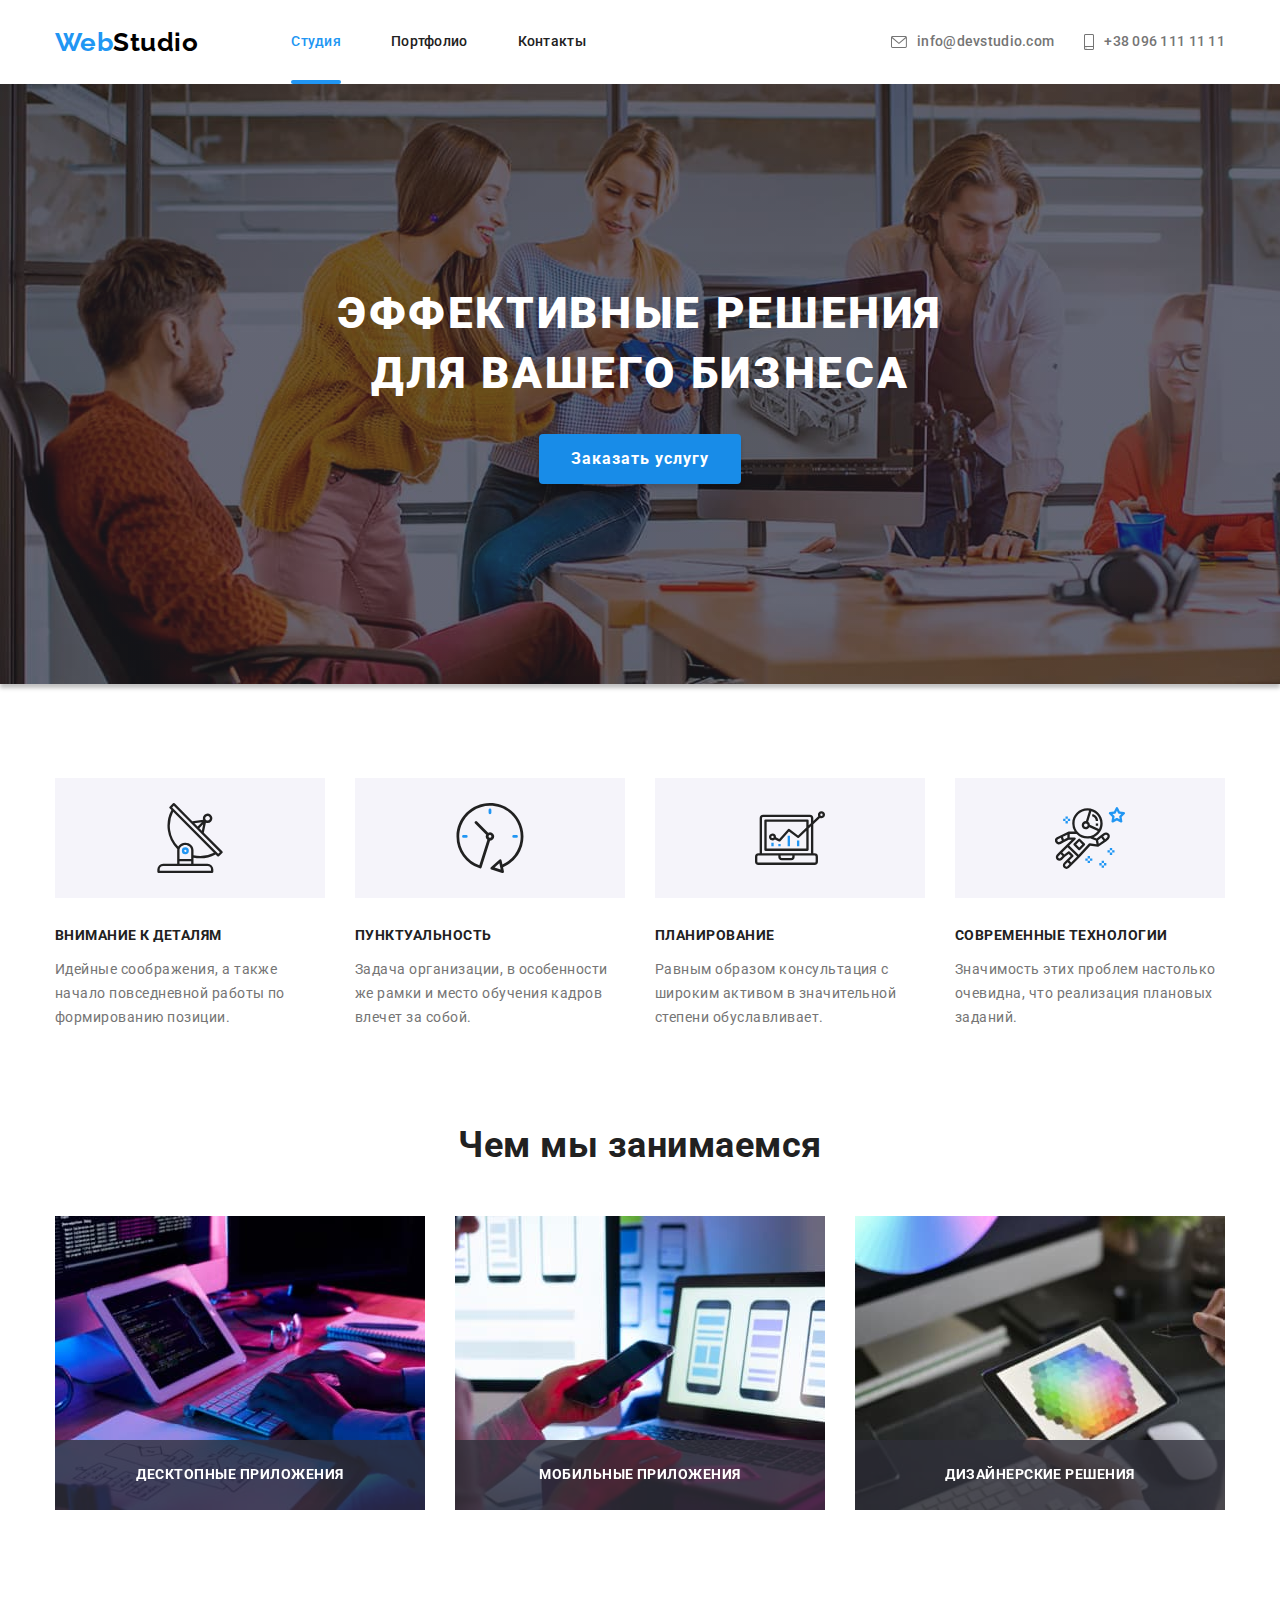
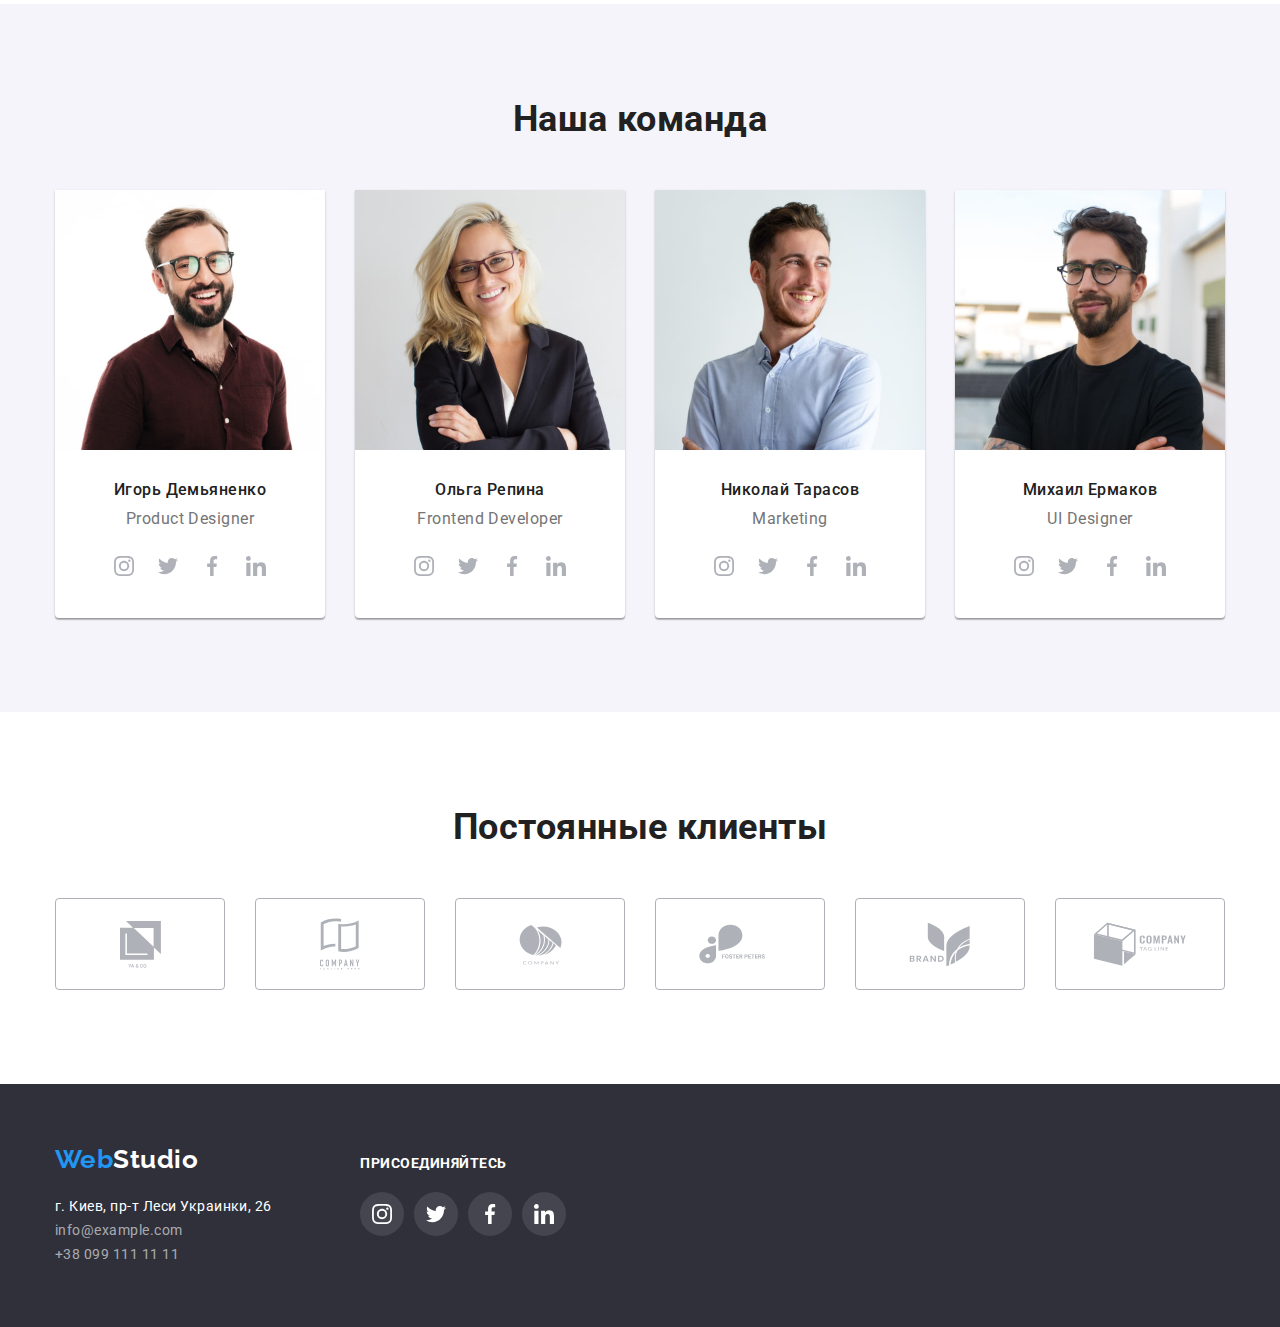
==== index.html @ 02f2d3ed "ДЗ-6 Разметка формы" ====
<!DOCTYPE html>
<html lang="ru">
  <head>
    <meta charset="UTF-8" />
    <meta http-equiv="X-UA-Compatible" content="IE=edge" />
    <meta name="viewport" content="width=device-width, initial-scale=1.0" />
    <title>Document</title>
    <link rel="preconnect" href="https://fonts.googleapis.com" />
    <link rel="preconnect" href="https://fonts.gstatic.com" crossorigin />
    <link
      href="https://fonts.googleapis.com/css2?family=Raleway:wght@700&family=Roboto:wght@400;500;700;900&display=swap"
      rel="stylesheet"
    />
    <link
      rel="stylesheet"
      href="https://cdnjs.cloudflare.com/ajax/libs/modern-normalize/1.1.0/modern-normalize.min.css"
    />
    <link rel="stylesheet" href="./css/styles.css" />
  </head>
  <body class="page">
    <!-- Шапка сайта-->
    <header class="page-header">
      <div class="container page-nav">
        <nav class="page-nav-logo">
          <a href="./index.html" class="logo"
            ><span class="logo-web">Web</span><span class="logo-studio">Studio</span></a
          >
          <ul class="site-nav">
            <li class="item"><a href="./index.html" class="link current">Студия</a></li>
            <li class="item"><a href="./portfolio.html" class="link">Портфолио</a></li>
            <li class="item"><a href="" class="link">Контакты</a></li>
          </ul>
        </nav>
        <ul class="contacts-nav">
          <li class="item">
            <a href="mailto:info@devstudio.com" class="link"><span class="item-logo"><svg width="16" height="20">
              <use href="./images/icons.svg#icon-envelope"></use>
            </svg></span>info@devstudio.com</a>
          </li>
          <li class="item"><a href="tel:+380961111111" class="link"><span class="item-logo"><svg width="10" height="16">
            <use href="./images/icons.svg#icon-smartphone"></use>
          </svg></span>+38 096 111 11 11</a></li>
        </ul>
      </div>
    </header>

    <main>
      <!-- Герой -->
      <section class="hero">
        <div class="container">
          <h1 class="hero-title">Эффективные решения для вашего бизнеса</h1>
          <div class="hero-btn">
            <button data-modal-open type="button" class="button">Заказать услугу</button>
          </div>
        </div>


        <div class="backdrop is-hidden" data-modal>
          <div class="modal">
            <form class="form js-speaker-form">
              <div class="main-group">
                <h2 class="form-title">Оставьте свои данные, мы вам перезвоним</h2>
                <div class="form-group">
                  <label for="name">Имя</label>
                <input type="text" name="name" id="name">
                </div>
        
                <div class="form-group">
                  <label for="tel">Телефон</label>
                <input type="tel" name="tel" id="tel">
                </div>
        
                <div class="form-group">
                  <label for="mail">Почта</label>
                <input type="email" name="mail" id="mail">
                </div>
        
                <div class="form-group">
                  <label for="comment">Комментарий</label>
                <textarea name="comment" id="comment" rows="10" placeholder="Введите текст"></textarea>
                </div>
        
                <div class="form-privacy">
                  <input type="checkbox" name="privacy" value="privacy" id="privacy">
                <label for="privacy">Соглашаюсь с рассылкой и принимаю Условия договора</label>
                </div>
              </div>
              <div class="form-button">
                <button class="form-btn" type="submit">Отправить</button>
              </div>
            </form>
        
            <img data-modal-close class="icon-close" src="./images/close.svg" alt="закрыть">
          </div>
        </div>
  
      </section>

    
      <!-- Преймущетсва -->
      <section class="section-work">
        <h2 class="section-features">Преймущетсва</h2>
        <div class="container">
          <ul class="section-list">
            <li class="item">
              <div class="group">
                <svg width="70" height="70">
                  <use href="./images/icons.svg#icon-antenna1"></use>
                </svg>
              </div>
              <h2 class="title">Внимание к деталям</h2>
              <p class="text">
                Идейные соображения, а также начало повседневной работы по формированию позиции.
              </p>
            </li>
            <li class="item">
              <div class="group">
                <svg width="70" height="70">
                  <use href="./images/icons.svg#icon-clock"></use>
                </svg>
              </div>
              <h2 class="title">Пунктуальность</h2>
              <p class="text">
                Задача организации, в особенности же рамки и место обучения кадров влечет за собой.
              </p>
            </li>
            <li class="item">
              <div class="group">
                <svg width="70" height="70">
                  <use href="./images/icons.svg#icon-diagram"></use>
                </svg>
              </div>
              <h2 class="title">Планирование</h2>
              <p class="text">
                Равным образом консультация с широким активом в значительной степени обуславливает.
              </p>
            </li>
            <li class="item">
              <div class="group">
                <svg width="70" height="70">
                  <use href="./images/icons.svg#icon-astronaut"></use>
                </svg>
              </div>
              <h2 class="title">Современные технологии</h2>
              <p class="text">
                Значимость этих проблем настолько очевидна, что реализация плановых заданий.
              </p>
            </li>
          </ul>
        </div>
      </section>

      <!-- Описание -->
      <section class="section-features">
        <div class="container">
          <h2 class="section-title">Чем мы занимаемся</h2>
          <ul class="list">
            <li class="item">
              <img src="./images/box1.jpg" alt="компьютер" width="370" height="294" />
              <div class="description">
                <p>Десктопные приложения</p>
              </div>
            </li>
            <li class="item">
              <img src="./images/box2.jpg" alt="телефон" width="370" height="294" />
              <div class="description">
                <p>Мобильные приложения</p>
              </div>
            </li>
            <li class="item">
              <img src="./images/box3.jpg" alt="планшет" width="370" height="294" />
              <div class="description">
                <p>Дизайнерские решения</p>
              </div>
            </li>
          </ul>
        </div>
      </section>

      <!-- Команда -->
      <section class="section-team">
        <div class="container">
          <h2 class="section-title">Наша команда</h2>
          <ul class="list">
            <li class="item">
              <img
                src="./images/igordemianenko.jpg"
                alt="фотография сотрудника"
                width="270"
                height="260"
              />
              <div class="box">
                <h3 class="title">Игорь Демьяненко</h3>
              <p class="text">Product Designer</p>
              <ul class="group">
                <li>  
                    <a href=""><svg width="20" height="20">
                      <use href="./images/icons.svg#icon-instagram"></use>
                    </svg></a> 
                </li>
                <li>
                    <a href=""><svg width="20" height="20">
                      <use href="./images/icons.svg#icon-twitter"></use>
                    </svg></a>    
                </li>
                <li>    
                  <a href=""><svg width="20" height="20">
                    <use href="./images/icons.svg#icon-facebook"></use>
                  </svg></a>
                </li>
                <li>
                  <a href=""><svg width="20" height="20">
                    <use href="./images/icons.svg#icon-linkedin"></use>
                  </svg></a>
                </li>
                </ul>
              </div>
            </li>
            <li class="item">
              <img
                src="./images/olgarepina.jpg"
                alt="фотография сотрудника"
                width="270"
                height="260"
              />
              <div class="box">
                <h3 class="title">Ольга Репина</h3>
              <p class="text">Frontend Developer</p>
              <ul class="group">
                <li>                  
                    <a href=""><svg width="20" height="20">
                      <use href="./images/icons.svg#icon-instagram"></use>
                    </svg></a>                 
                </li>
                <li>                 
                    <a href=""><svg width="20" height="20">
                      <use href="./images/icons.svg#icon-twitter"></use>
                    </svg></a>                 
                </li>
                <li>
                  <a href=""><svg width="20" height="20">
                    <use href="./images/icons.svg#icon-facebook"></use>
                  </svg></a>
                </li>
                <li>
                  <a href=""><svg width="20" height="20">
                    <use href="./images/icons.svg#icon-linkedin"></use>
                  </svg></a>
                </li>
              </ul>
              </div>
            </li>
            <li class="item">
              <img
                src="./images/nikolaitarasov.jpg"
                alt="фотография сотрудника"
                width="270"
                height="260"
              />
              <div class="box">
                <h3 class="title">Николай Тарасов</h3>
              <p class="text">Marketing</p>
              <ul class="group">
                <li>                 
                    <a href=""><svg width="20" height="20">
                      <use href="./images/icons.svg#icon-instagram"></use>
                    </svg></a>                 
                </li>
                <li>                 
                    <a href=""><svg width="20" height="20">
                      <use href="./images/icons.svg#icon-twitter"></use>
                    </svg></a>                 
                </li>
                <li>
                  <a href=""><svg width="20" height="20">
                    <use href="./images/icons.svg#icon-facebook"></use>
                  </svg></a>
                </li>
                <li>
                  <a href=""><svg width="20" height="20">
                    <use href="./images/icons.svg#icon-linkedin"></use>
                  </svg></a>
                </li>
              </ul>
              </div>
            </li>
            <li class="item">
              <img
                src="./images/mihailermakov.jpg"
                alt="фотография сотрудника"
                width="270"
                height="260"
              />
              <div class="box">
                <h3 class="title">Михаил Ермаков</h3>
              <p class="text">UI Designer</p>
              <ul class="group">
                <li>                 
                    <a href=""><svg width="20" height="20">
                      <use href="./images/icons.svg#icon-instagram"></use>
                    </svg></a>                 
                </li>
                <li>                 
                    <a href=""><svg width="20" height="20">
                      <use href="./images/icons.svg#icon-twitter"></use>
                    </svg></a> 
                </li>
                <li>
                  <a href=""><svg width="20" height="20">
                    <use href="./images/icons.svg#icon-facebook"></use>
                  </svg></a>
                </li>
                <li>
                  <a href=""><svg width="20" height="20">
                    <use href="./images/icons.svg#icon-linkedin"></use>
                  </svg></a>
                </li>
              </ul>
              </div>
            </li>
          </ul>
        </div>
      </section>
    </main>
      <!-- Клиенты -->
      <section class="section-clients">
  <div class="container">
    <h2 class="section-title">Постоянные клиенты</h2>
  <ul class="list">
    <li class="items">
      <a href=""><svg width="41" height="47">
        <use href="./images/icons.svg#icon-logo1">
        </use>
      </svg></a>
    </li>
    <li class="items">
      <a href=""><svg width="40" height="52">
        <use href="./images/icons.svg#icon-logo2">
        </use>
      </svg></a>
    </li>
    <li class="items">
      <a href=""><svg width="43" height="41">
        <use href="./images/icons.svg#icon-logo3">
        </use>
      </svg></a>
    </li>
    <li class="items">
      <a href=""><svg width="84" height="40">
        <use href="./images/icons.svg#icon-logo4">
        </use>
      </svg></a>
  </li>
    <li class="items">
      <a href=""><svg width="62" height="45">
        <use href="./images/icons.svg#icon-logo5">
        </use>
      </svg></a>
    </li>
    <li class="items">
      <a href=""><svg width="94" height="44">
        <use href="./images/icons.svg#icon-logo6">
        </use>
      </svg></a>
    </li>
  </ul>
  </div>
      </section>

    <!-- Подвал -->
    <footer class="footer">
      <div class="container">
        <div class="footer-info">
          <a href="./index.html" class="logo"
          ><span class="logo-web">Web</span><span class="logo-studio-footer">Studio</span></a
        >
        <address>
          <ul>
            <li>
              <a href="https://goo.gl/maps/iaYQJFzAQQtQS2JW9" class="link"
                >г. Киев, пр-т Леси Украинки, 26</a
              >
            </li>
            <li><a href="mailto:info@example.com" class="link contacts">info@example.com</a></li>
            <li><a href="tel:+380991111111" class="link contacts tel">+38 099 111 11 11</a></li>
          </ul>
        </address>
        </div>
        <div class="footer-connect">
          <h3 class="footer-connect-title">присоединяйтесь</h3>
          <ul class="footer-connect-list">
            <li class="item">
              <a href=""><svg width="20" height="20">
                <use href="./images/icons.svg#icon-instagramfooter"></use>
              </svg></a>
            </li>
            <li class="item">
              <a href=""><svg width="20" height="20">
                <use href="./images/icons.svg#icon-twitterfooter"></use>
              </svg></a>
            </li>
            <li class="item">
              <a href=""><svg width="20" height="20">
                <use href="./images/icons.svg#icon-facebookfooter"></use>
              </svg></a>
            </li>
            <li class="item">
              <a href=""><svg width="20" height="20">
                <use href="./images/icons.svg#icon-linkedinfooter"></use>
              </svg></a>
            </li>
          </ul>
        </div>
      </div>
    </footer>




  



    
    <script src="./js/modal.js"></script>
    <script>(() => {
      document.querySelector('.js-speaker-form').addEventListener('submit', e => {
        e.preventDefault();
    
        new FormData(e.currentTarget).forEach((value, name) =>
          console.log(`${name}: ${value}`),
        );
        e.currentTarget.reset();
      });
    })();</script>
  </body>
</html>
---- css/styles.css ----
/* основной цвет фона #FFFFFF */
/* цвет фона героя и футера #2F303A */
/* цвет фона команды #F5F4FA */
/* основной цвет текста #757575  */
/* доп цвет текста #212121 */
/* цвет для ховера #2196F3 */
/* цвет текста в футере для контактов rgba(255, 255, 255, 0.6);
 */


:root {
--primary-text-color: #212121;
--title-text-color: #757575;
--accent-color: #2196F3;
--secondary-text-color: #FFF;
--third-text-color: #000;
--primary-bg-color: #FFF;
--secondary-bg-color: #2F303A;
--third-bg-color: #F5F4FA;
--button-bg-color: #188CE8;
}

ul {
    padding: 0;
    margin: 0;
    list-style: none;
}

img {
    display: block;
    width: 100%;
    height: auto;
}

 .page {
     
     background-color: var(--primary-bg-color);
     color: var(--title-text-color);
     font-family: Roboto, sans-serif;
     letter-spacing: 0.03em;
 }

/* навигация сайта */

 .container {
     width: 1200px;
     padding-left: 15px;
     padding-right: 15px; 
     margin-left: auto;
     margin-right: auto;

 }
 
 .page-nav-logo {
    display: flex;
    align-items: center;
   
}

.page-nav {
    display: flex;
    align-items: center;

}

  .logo {
    margin-right: 93px; 
    

    font-family: Raleway, cursive;
    font-weight: 700;
    font-size: 26px;
    line-height: 1.19;
    text-decoration: none;
 }

 .logo-web {
     
     color: var(--accent-color);
 }
 .logo-studio {
     color: var(--third-text-color);
 }

.site-nav {
    display: flex; 
}

.site-nav .item + .item {
    margin-left: 50px;
}
 
.site-nav .link {
    display: block;
    padding-top: 32px;
    padding-bottom: 32px;
    
    color: var(--primary-text-color);
    font-weight: 500;
    font-size: 14px;
    line-height: 1.14;
    letter-spacing: 0.02em;
    text-decoration: none;


    transition: color 250ms cubic-bezier(0.4, 0, 0.2, 1);
}
.site-nav .link:hover,
.site-nav .link:focus {
    color: var(--accent-color);
   
}
.site-nav .link.current {
    color: var(--accent-color);
    position: relative;

}
.site-nav .link.current::after {
    content: '';
    width: 100%;
    height: 4px;
    background-color: var(--accent-color);
    border-radius: 2px;
    position: absolute;
    bottom: -2px;
    left: 0;
    
}

.site-nav .link.current-second {
    color: var(--accent-color);
    position: relative;
}

.site-nav .link.current-second::after {
    content: '';
    width: 100%;
    height: 4px;
    background-color: var(--accent-color);
    border-radius: 2px;
    position: absolute;
    bottom: -2px;
    left: 0;
}
.contacts-nav {
    display: flex;
    margin-left: auto;
    align-items: center;

}
.contacts-nav .item + .item {
    margin-left: 30px;
}
.contacts-nav .link {
    display: flex;
    align-items: center;
    padding-bottom: 32px;
    padding-top: 32px;
    
    color: var(--title-text-color);
    font-weight: 500;
    font-size: 14px;
    line-height: 1.14;
    letter-spacing: 0.02em;
    text-decoration: none;


    transition: color 250ms cubic-bezier(0.4, 0, 0.2, 1);
}
.contacts-nav .link:hover,
.contacts-nav .link:focus {
    color: var(--accent-color); 
}

.contacts-nav .link:hover .item-logo {
    fill: var(--accent-color);
}
.contacts-nav .link:focus .item-logo {
    fill: var(--accent-color);
}


.contacts-nav .item-logo {
    display: flex;
    align-items: center;
    margin-right: 10px;
    fill: var(--title-text-color);

    transition: fill 250ms cubic-bezier(0.4, 0, 0.2, 1);
}



/* герой */


.hero {

    padding-bottom: 200px;
    padding-top: 200px;
    /* text-align: center; */
    max-width: 1600px;
    height: 600px;
    margin-left: auto;
    margin-right: auto;
    background-image: linear-gradient(to top, rgba(47, 48, 58, 0.4), rgba(47, 48, 58, 0.4)), url('..//images/hero.jpg');
    box-shadow: 0px 4px 4px rgba(0, 0, 0, 0.25);
    

    background-color: var(--secondary-bg-color);
   
}


.hero-title {
    margin: 0 auto 30px;
    width: 696px;
    text-align: center;
    
   
   
    
    color: var(--secondary-text-color);
    font-weight: 900;
    font-size: 44px;
    line-height: 1.36;
    letter-spacing: 0.06em;
    text-transform: uppercase;
}

.backdrop {
    position: fixed;
    width: 100%;
    height: 100%;
    top: 0;
    left: 0;
    
    background-color: rgba(0, 0, 0, 0.2);


    opacity: 1;
    transition: opacity 250ms cubic-bezier(0.4, 0, 0.2, 1);
}

.backdrop.is-hidden {
    opacity: 0;
    pointer-events: none;
}

.backdrop.is-hidden .modal {
    transform: translate(-50%, -50%) scale(1.1);
}
.modal {
    position: absolute;
    min-width: 528px;
    min-height: 581px;
    top: 50%;
    left: 50%;
    transform: translate(-50%, -50%) scale(1);
    


    transition: transform 250ms cubic-bezier(0.4, 0, 0.2, 1);

    background: var(--primary-bg-color);
    box-shadow: 0px 1px 3px rgba(0, 0, 0, 0.12), 0px 1px 1px rgba(0, 0, 0, 0.14), 0px 2px 1px rgba(0, 0, 0, 0.2);
    border-radius: 4px;
    
}



.icon-close {
    position: fixed;
    top: 0;
    right: 0;
    width: 30px;
    height: 30px;
    padding-right: 8px;
    padding-top: 8px;
    cursor: pointer;
}


/* секция преймущества */
.section-list {
    display: flex;
    margin-bottom: 0;

}
.section-work .section-features {
    margin-top: 0;
    margin-bottom: 0;


    font-size: 0;

}


.section-features .list {
    display: flex;
    justify-content: space-between;
    padding-bottom: 94px;
}

.section-features .item {
    display: flex;
    position: relative;
    
}


.section-features .description {
    display: flex;
    position: absolute;
    bottom: 0;
    width: 100%;
    height: 70px;
    background-color: rgba(47, 48, 58, 0.8);

    align-items: center;
    justify-content: center;


    font-weight: 700;
    font-size: 14px;
    line-height: 1.14;
    text-transform: uppercase;

    color: var(--secondary-text-color);
}





.section-work {
    
    padding-bottom: 94px;
    padding-top: 94px;
    
}
.section-work .group {
    width: 270px;
    height: 120px;
    background-color: #F5F4FA;
    display: flex;
    justify-content: center;
    align-items: center;
    margin-bottom: 30px;
    
}

.section-work .section-list{
    justify-content: space-between;
}

.section-work .title {
    margin-top: 0;
    margin-bottom: 10px;
   
    
    color: var(--primary-text-color);
    font-weight: 700;
    font-size: 14px;
    line-height: 1.14;
    text-transform: uppercase;
}
.section-work .text {
    margin-bottom: 0;
    width: 270px;
    
    font-size: 14px;
    line-height: 1.71;
}

/* секция */
.section-title {
    margin-top: 0;
    margin-bottom: 50px;
   
    
    color: var(--primary-text-color);
    font-weight: 700;
    font-size: 36px;
    line-height: 1.17;
    text-align: center;
}


/* секция команда */

.section-team .group {
    display: flex;
    width: 206px;
    height: 44px;
    justify-content: center;
    margin-left: auto;
    margin-right: auto;
    
}

.section-team a {
    display: flex;
    width: 44px;
    height: 44px;
    fill: currentColor;
    fill: #afb1b8;
    height: 44px;
    justify-content: center;
    align-items: center;
    border-radius: 50%;

    
    transition: fill 250ms cubic-bezier(0.4, 0, 0.2, 1),
    background-color 250ms cubic-bezier(0.4, 0, 0.2, 1),
    border-radius 250ms cubic-bezier(0.4, 0, 0.2, 1);
    
}

.section-team a:hover,
.section-team a:focus {
    fill: var(--secondary-text-color);
    background-color: var(--accent-color);
    

}

.section-team {
    
    padding-top: 94px;
    padding-bottom: 94px;
    
    
    background-color: var(--third-bg-color)
}   
.section-team .list {
    display: flex;
    justify-content: space-between;
    align-items: center;

}

.section-team .title {
    margin-top: 0;
    margin-bottom: 0;
    margin-bottom: 10px;
    
    color: var(--primary-text-color);
    
    font-weight: 500;
    font-size: 16px;
    line-height: 1.19;
    text-align: center;
}
.section-team .item {
    
    width: 270px;
    background: #FFFFFF;
    box-shadow: 0px 1px 3px rgba(0, 0, 0, 0.12), 0px 1px 1px rgba(0, 0, 0, 0.14), 0px 2px 1px rgba(0, 0, 0, 0.2);
    border-radius: 0px 0px 4px 4px;
    
}


.section-team .text {
    margin-top: 0;
    margin-bottom: 0;
    padding-top: 0;
    margin-bottom: 16px;
    
    font-size: 16px;
    line-height: 1.19;
    text-align: center;
}

.section-team .box {
    padding-top: 30px;
    padding-bottom: 30px;
}
/* клиенты */

.section-clients .section-title {
    margin-bottom: 50px;



    font-weight: 700;
    font-size: 36px;
    line-height: 1.17;
    text-align: center;
    

}

.section-clients {
    padding-top: 94px;
    padding-bottom: 94px;
}

.section-clients .items {
    width: 170px;
    height: 92px;
    display: flex;
    fill: currentColor;

}

.section-clients a {
    width: 170px;
    height: 92px;
    display: flex;
    justify-content: center;
    align-items: center;
    fill: #afb1b8;
    border: 1px solid #AFB1B8;
    border-radius: 4px;


    transition: fill 250ms cubic-bezier(0.4, 0, 0.2, 1),
    border 250ms cubic-bezier(0.4, 0, 0.2, 1);
}

.section-clients a:hover,
.section-clients a:focus {
    fill: #2196F3;
    border: 1px solid #2196F3;
}


.section-clients .list {
    display: flex;
    justify-content: space-between;
}

/* кнопка */
.button {
    
    margin-left: auto;
    margin-right: auto;
    border-radius: 4px;
    padding: 10px 32px;
    min-width: 200px;
    height: 50px;
    border: transparent;
    box-shadow: 0px 4px 4px rgba(0, 0, 0, 0.15);


    
    color: var(--secondary-text-color);
    background-color: var(--button-bg-color);

    font-family: 'Roboto';
    font-weight: 700;
    font-size: 16px;
    line-height: 1.88;
    letter-spacing: 0.06em;
    cursor: pointer;
 
}
.hero-btn {
    text-align: center;
}
/* подвал */
.footer .logo {
    display: block;
    margin-bottom: 20px;
    
}
.logo-studio-footer {

    color: var(--secondary-text-color);
}
.footer {
    padding-top: 60px;
    padding-bottom: 60px;
    margin-bottom: 0;


    background-color: var(--secondary-bg-color);
}

.footer-info {
    display: inline-block;
    width: 231px;
    
}

.footer .link {
    display: block;
    
    
    color: var(--secondary-text-color);
    font-style: normal;
    font-size: 14px;
    line-height: 1.71;
    text-decoration: none;

    transition: color 250ms cubic-bezier(0.4, 0, 0.2, 1);
}

.footer .link.contacts {
    display: block;
    
    color: rgba(255, 255, 255, 0.6);  

    transition: color 250ms cubic-bezier(0.4, 0, 0.2, 1);
}

.footer .link.contacts.tel {
    display: block;
    
    
    
    color: rgba(255, 255, 255, 0.6);
    
}
.footer .link:hover,
.footer .link:focus {
    color: var(--accent-color);
    
}
.footer .link.contacts:hover,
.footer .link.contacts:focus {
    color: var(--accent-color);
    
}

.footer-connect {
   display: inline-block;
   vertical-align: top;
   margin-left: 70px;
   justify-content: space-between;
   
   
}

.footer-connect-title {
    margin-bottom: 20px;
    margin-top: 0;

    
    
    color: var(--secondary-text-color);
    font-weight: 700;
    font-size: 14px;
    line-height: 1.14;
    text-transform: uppercase;
}

.footer-connect a {
    display: flex;
    width: 44px;
    height: 44px;
    border-radius: 50%;
    align-items: center;
    justify-content: center;
    fill: var(--secondary-text-color);
    background-color: rgba(255, 255, 255, 0.1);

    transition: background-color 250ms cubic-bezier(0.4, 0, 0.2, 1);
}

.footer-connect a:hover,
.footer-connect a:focus {
    background-color: var(--accent-color);
}
.footer-connect-list {
    width: 206px;
    height: 44px;
    display: flex;
    justify-content: space-between;
}

.footer .footer-connect {
    margin-top: 12px;
    
}
/* портфолио */

.page-header-portfolio {
    border-bottom: 1px solid #ECECEC;
}

.section-portfolio {
    padding-top: 94px;
    padding-bottom: 94px;
}
.section-portfolio .main-title {
    visibility: hidden;
    font-size: 0;
}

.portfolio-title {
    display: flex;
    justify-content: center;
    margin-bottom: 50px;
    
}
.portfolio-title .item {
    margin-right: 8px;
}
.portfolio-title .item:last-child {
    margin-right: 0;
}
.portfolio-btn {
    border-radius: 4px;
    border: transparent;
    padding: 6px 22px;

        
    
    color: var(--primary-text-color);
    background-color: var(--third-bg-color);
    font-family: Roboto, sans-serif;
    font-weight: 500;
    font-size: 16px;
    line-height: 1.62;
    text-align: center;
    cursor: pointer;


    transition: color 250ms cubic-bezier(0.4, 0, 0.2, 1),
    background-color 250ms cubic-bezier(0.4, 0, 0.2, 1),
    box-shadow 250ms cubic-bezier(0.4, 0, 0.2, 1);
}
.portfolio-btn:hover,
.portfolio-btn:focus {
    color: var(--secondary-text-color);
    background-color: var(--accent-color);
    box-shadow: 0px 3px 1px rgba(0, 0, 0, 0.1), 0px 1px 2px rgba(0, 0, 0, 0.08), 0px 2px 2px rgba(0, 0, 0, 0.12);
}
.portfolio-btn.current {
    color: var(--secondary-text-color);
    background-color: var(--accent-color);
}


.section-portfolio .title {
    
    color: var(--primary-text-color);
    
    font-weight: 700;
    font-size: 18px;
    line-height: 2; 
    letter-spacing: 0.06em;
}
.section-portfolio .text {
    color: var(--title-text-color);
    font-size: 16px;
    line-height: 1.88;
}

.portfolio-data {
    display: flex;
    flex-wrap: wrap;
    justify-content: space-between;
    
}

.section-portfolio .link {
    display: block;
    text-decoration: none;
    cursor: pointer;
    border: 1px solid #EEEEEE;

    transition: box-shadow 250ms cubic-bezier(0.4, 0, 0.2, 1);
    
}

.section-portfolio .info:nth-last-child(-n + 3) {
    margin-bottom: 0;
}

.section-portfolio .list {
    padding: 20px 24px;

}

.section-portfolio .title,
.section-portfolio .text {
    margin-bottom: 0;
    margin-top: 0;
}

.section-portfolio .info {  
    display: flex;
    margin-bottom: 30px;
    border-bottom: 1px solid #EEEEEE;
    
}

.section-portfolio .title {
    margin-bottom: 4px;
}

.section-portfolio .thumb {
    position: relative;
    overflow: hidden;
}

.section-portfolio .overlay {
    top: 0;
    left: 0;
    position: absolute;
    width: 100%;
    height: 100%;
    background-color: rgba(33, 150, 243, 0.9);
    

    transform: translateY(100%);
    transition: transform 250ms cubic-bezier(0.4, 0, 0.2, 1);

}

.section-portfolio .slide {

    width: 322px;
    height: 168px;
    text-align: left;
    margin: 0;


    font-size: 18px;
    line-height: 1.56;
    letter-spacing: 0.03em;
    color: var(--secondary-text-color);

    
}
.section-portfolio .holder {
    position: absolute;
    top: 0;
    left: 0;
    display: flex;
    width: 100%;
    height: 100%;
    justify-content: center;
    align-items: center;

    
    transition: opacity 250ms cubic-bezier(0.4, 0, 0.2, 1);
}

.section-portfolio .link:hover .holder,
.section-portfolio .link:focus .holder {
    opacity: 1;
}


.section-portfolio .link:hover .overlay,
.section-portfolio .link:focus .overlay {
   
    transform: translateY(0);
}

.section-portfolio .link:hover,
.section-portfolio .link:focus {
    box-shadow: 0px 1px 1px rgba(0, 0, 0, 0.12), 0px 4px 4px rgba(0, 0, 0, 0.06), 1px 4px 6px rgba(0, 0, 0, 0.16);
}

/* Форма */

textarea {
    resize: none;
}

.form {
    width: 528px;
    margin-left: auto;
    margin-right: auto;



    background: var(--primary-bg-color);
    box-shadow: 0px 1px 3px rgba(0, 0, 0, 0.12), 0px 1px 1px rgba(0, 0, 0, 0.14), 0px 2px 1px rgba(0, 0, 0, 0.2);
    border-radius: 4px;

}

.main-group {
    width: 448px;
    margin-left: auto;
    margin-right: auto;
}

.form-group {
   display: flex;
   flex-direction: column;
   margin-bottom: 10px;

}

.form-group:nth-last-child(-n + 2) {
    margin-bottom: 0;
}

.form-group label {
    margin-bottom: 4px;   


    font-size: 12px;
    line-height: 1.16;
    letter-spacing: 0.01em;

    color: var(--title-text-color);
}


.form-group input {
    padding: 11px;



    border: 1px solid rgba(33, 33, 33, 0.2);
    border-radius: 4px;
}

.form-title {
    margin: 0;
    padding-top: 40px;
    padding-bottom: 12px;
    text-align: center;



    font-weight: 700;
    font-size: 20px;
    line-height: 1.15;
    color: var(--primary-text-color);
}

.form-button {

 text-align: center;
 padding-bottom: 40px;

}

.form-btn {
    padding: 10px 55px;
    width: 200px;
    height: 50px;



    background-color: var(--accent-color);
    box-shadow: 0px 4px 4px rgba(0, 0, 0, 0.15);
    border-radius: 4px;
    border: transparent;
    font-weight: 700;
    font-size: 16px;
    line-height: 1.88;
    letter-spacing: 0.06em;
    color: var(--primary-bg-color);

    cursor: pointer;
    
}

.form-group textarea {
    height: 120px;
    border: 1px solid rgba(33, 33, 33, 0.2);
    border-radius: 4px;
}


.form-group textarea::placeholder {
    font-size: 12px;
    line-height: 1.16;
    letter-spacing: 0.01em;

    color: rgba(117, 117, 117, 0.5);

}


.form-privacy {
    display: flex;
    font-size: 14px;
    line-height: 1.7;
    justify-content: center;
    align-items: center;
    margin-top: 20px;
    margin-bottom: 30px;
    

    color: var(--title-text-color);
}
.form-privacy label {
    margin-left: 8px;
}
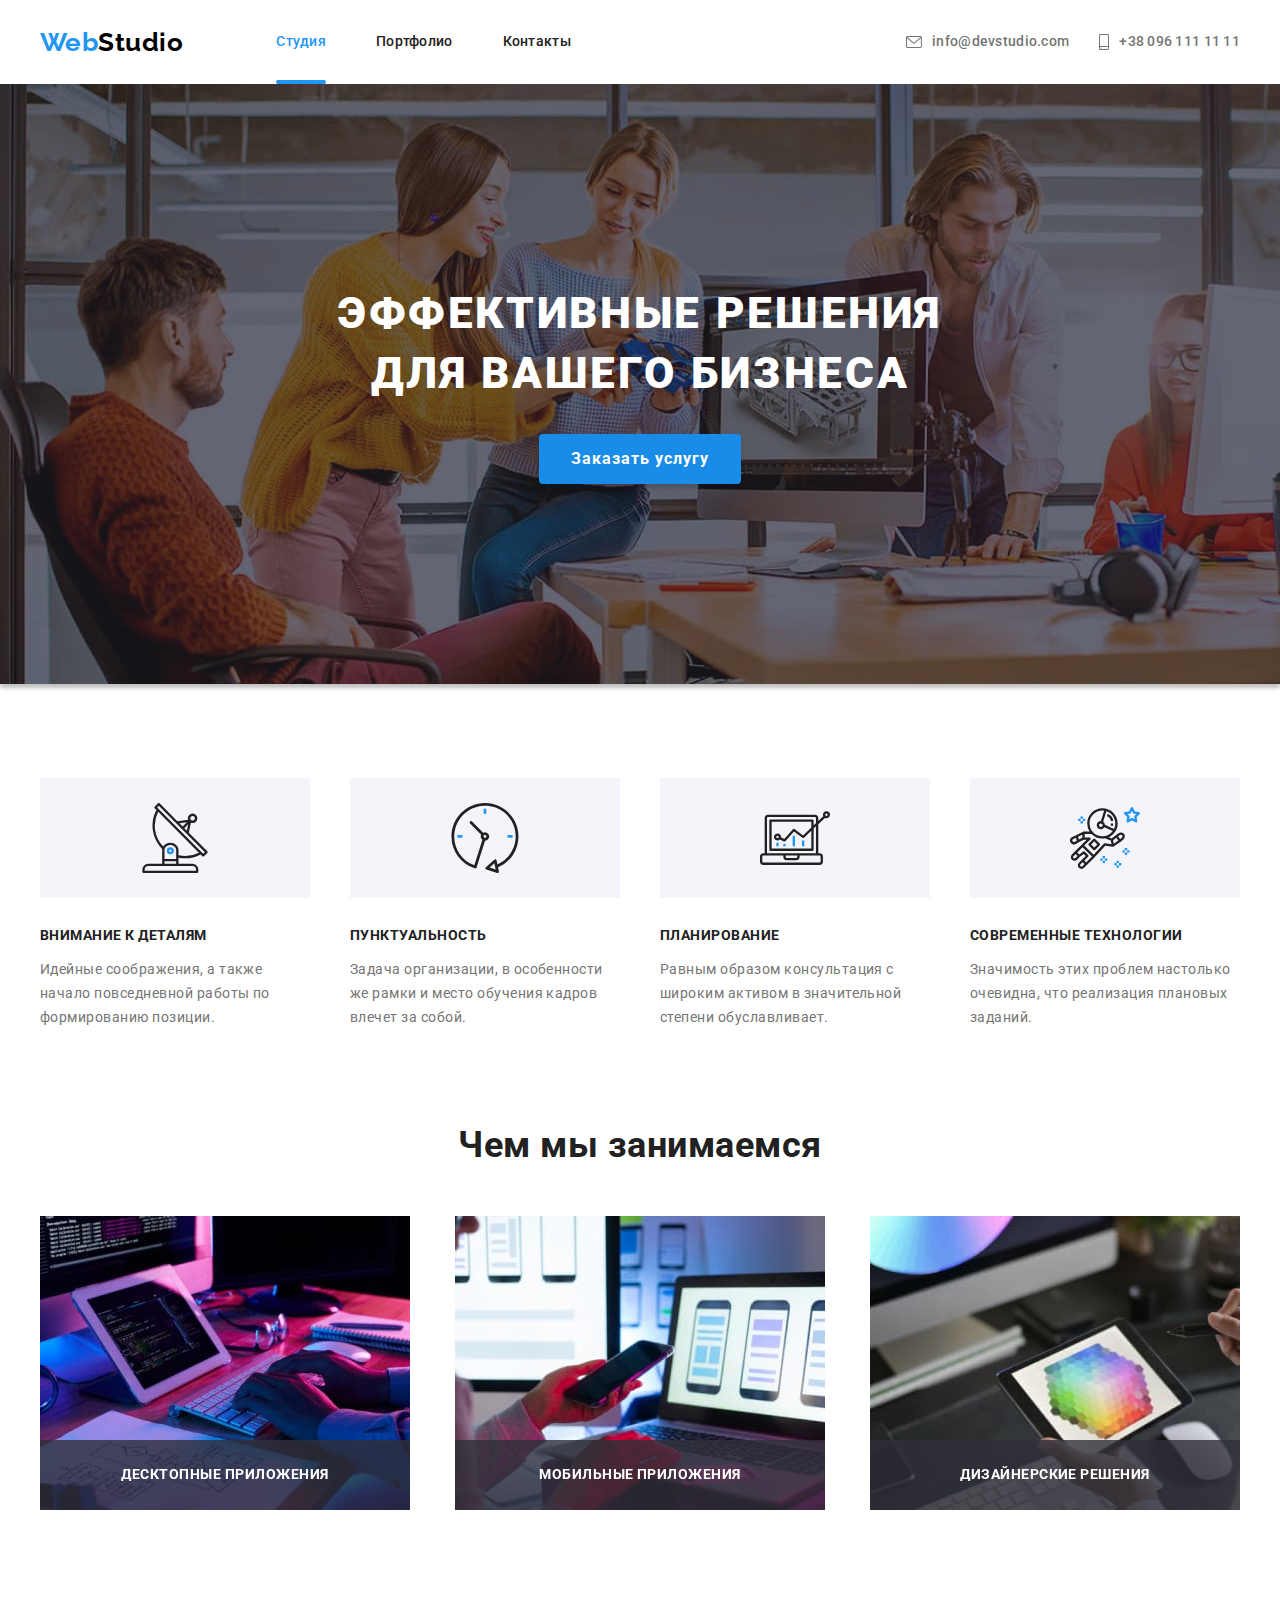
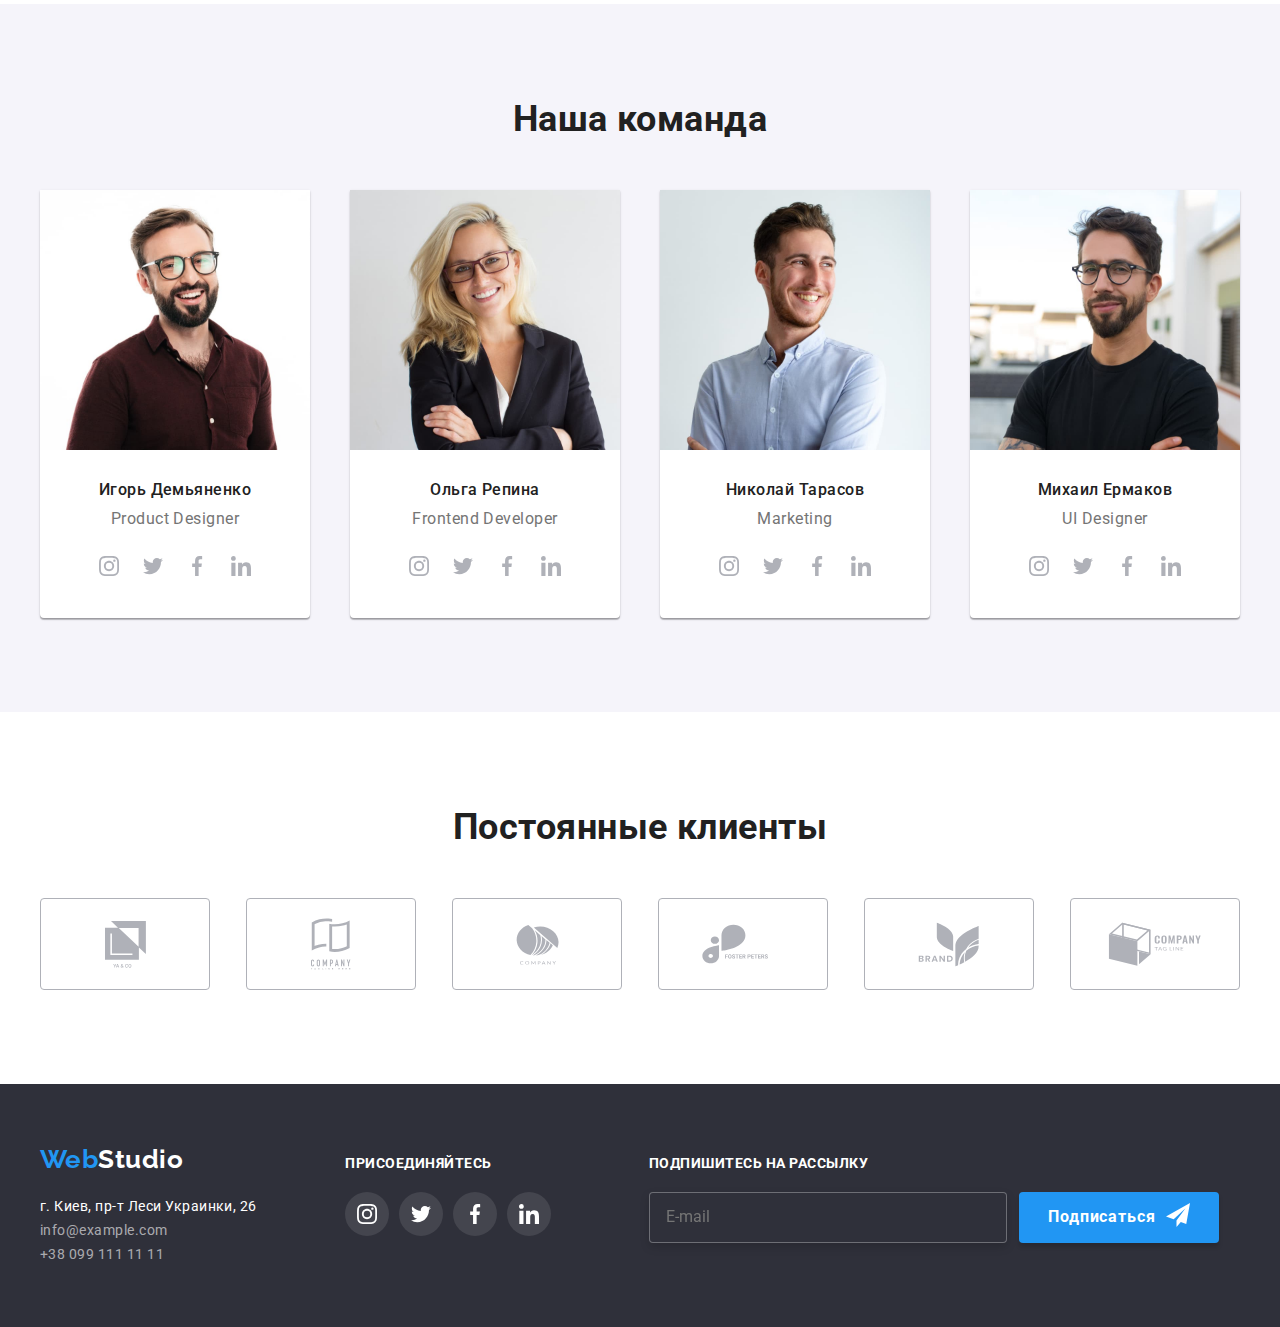
==== commit 5de04b9d: "ДЗ-6" ====
--- a/index.html
+++ b/index.html
@@ -62,17 +62,36 @@
                 <h2 class="form-title">Оставьте свои данные, мы вам перезвоним</h2>
                 <div class="form-group">
                   <label for="name">Имя</label>
-                <input type="text" name="name" id="name">
+                <div class="form-field">
+                  <input class="form-input" type="text" name="name" id="name">
+                <svg class="form-icon" width="18" height="18">
+                  <use href="./images/icons.svg#icon-name">
+                  </use>
+                </svg>
+                </div>
                 </div>
         
                 <div class="form-group">
                   <label for="tel">Телефон</label>
-                <input type="tel" name="tel" id="tel">
+                <div class="form-field">
+                  <input class="form-input" type="tel" name="tel" id="tel">
+                  <svg class="form-icon" width="18" height="18">
+                    <use href="./images/icons.svg#icon-phone">
+                    </use>
+                  </svg>
+                </div>
                 </div>
         
                 <div class="form-group">
                   <label for="mail">Почта</label>
-                <input type="email" name="mail" id="mail">
+                <div class="form-field">
+                  <input class="form-input" type="email" name="mail" id="mail">
+                  <svg class="form-icon" width="18" height="18">
+                    <use href="./images/icons.svg#icon-mail">
+                    </use>
+                  </svg>
+                </div>
+          
                 </div>
         
                 <div class="form-group">
@@ -80,17 +99,31 @@
                 <textarea name="comment" id="comment" rows="10" placeholder="Введите текст"></textarea>
                 </div>
         
-                <div class="form-privacy">
-                  <input type="checkbox" name="privacy" value="privacy" id="privacy">
-                <label for="privacy">Соглашаюсь с рассылкой и принимаю Условия договора</label>
-                </div>
+
+                <label class="form-privacy">
+                  <input class="checkbox" type="checkbox" name="privacy" value="privacy"/>
+                    <svg class="icon-check" width="16" height="15">
+                      <use href="./images/icons.svg#icon-check">
+                      </use>
+                    </svg>
+                  <span>
+                    <span>Соглашаюсь с рассылкой и принимаю</span>
+                    <span>
+                     <a class="privacy-text" href="">Условия договора</a>
+                    </span>
+                  </span>
+                </label>
+
+
               </div>
               <div class="form-button">
                 <button class="form-btn" type="submit">Отправить</button>
               </div>
             </form>
-        
-            <img data-modal-close class="icon-close" src="./images/close.svg" alt="закрыть">
+          <svg data-modal-close class="icon-close" width="30" height="30">
+           <use href="./images/icons.svg#icon-close">
+          </use>
+        </svg>
           </div>
         </div>
   
@@ -410,6 +443,22 @@
               </svg></a>
             </li>
           </ul>
+        </div>
+        <div class="footer-form">
+          <b class="subscribe-text">Подпишитесь на рассылку</b>
+        <form class="footer-form-item">
+        <label>
+          <input class="footer-input" type="email" name="mail" placeholder="E-mail">
+        </label>
+        <button class="footer-button" type="submit">
+          <span class="subscribe">Подписаться</span>
+          <span>
+            <svg class="icon" width="24" height="24">
+              <use href="./images/icons.svg#icon-send"></use>
+            </svg>
+          </span>
+        </button>
+        </form>
         </div>
       </div>
     </footer>
--- a/css/styles.css
+++ b/css/styles.css
@@ -44,8 +44,6 @@
 
  .container {
      width: 1200px;
-     padding-left: 15px;
-     padding-right: 15px; 
      margin-left: auto;
      margin-right: auto;
 
@@ -198,7 +196,6 @@
 
     padding-bottom: 200px;
     padding-top: 200px;
-    /* text-align: center; */
     max-width: 1600px;
     height: 600px;
     margin-left: auto;
@@ -250,6 +247,7 @@
 .backdrop.is-hidden .modal {
     transform: translate(-50%, -50%) scale(1.1);
 }
+
 .modal {
     position: absolute;
     min-width: 528px;
@@ -268,6 +266,205 @@
     
 }
 
+
+
+/* Форма */
+
+textarea {
+    resize: none;
+}
+
+.form {
+    margin-left: auto;
+    margin-right: auto;
+
+
+
+    background: var(--primary-bg-color);
+    box-shadow: 0px 1px 3px rgba(0, 0, 0, 0.12), 0px 1px 1px rgba(0, 0, 0, 0.14), 0px 2px 1px rgba(0, 0, 0, 0.2);
+    border-radius: 4px;
+
+}
+
+.main-group {
+    width: 448px;
+    margin-left: auto;
+    margin-right: auto;
+}
+
+.form-group {
+   display: flex;
+   flex-direction: column;
+   margin-bottom: 10px;
+
+}
+
+.form-group:nth-last-child(-n + 2) {
+    margin-bottom: 0;
+}
+
+.form-group label {
+    margin-bottom: 4px;   
+
+
+    font-size: 12px;
+    line-height: 1.16;
+    letter-spacing: 0.01em;
+
+    color: var(--title-text-color);
+}
+
+
+.form-group input {
+    padding: 11px 42px;
+    width: 100%;
+    cursor: pointer;
+
+    border: 1px solid rgba(33, 33, 33, 0.2);
+    border-radius: 4px;
+    transition: border 250ms cubic-bezier(0.4, 0, 0.2, 1);
+}
+
+
+.form-title {
+    margin: 0;
+    padding-top: 40px;
+    padding-bottom: 12px;
+    text-align: center;
+
+
+
+    font-weight: 700;
+    font-size: 20px;
+    line-height: 1.15;
+    color: var(--primary-text-color);
+}
+
+.form-button {
+
+ text-align: center;
+ padding-bottom: 40px;
+
+}
+
+.form-btn {
+    padding: 10px 55px;
+    width: 200px;
+    height: 50px;
+
+
+
+    background-color: var(--accent-color);
+    box-shadow: 0px 4px 4px rgba(0, 0, 0, 0.15);
+    border-radius: 4px;
+    border: transparent;
+    font-weight: 700;
+    font-size: 16px;
+    line-height: 1.88;
+    letter-spacing: 0.06em;
+    color: var(--primary-bg-color);
+
+    cursor: pointer;
+    
+}
+
+.form-group textarea {
+    height: 120px;
+    padding: 12px 16px;
+    border: 1px solid rgba(33, 33, 33, 0.2);
+    border-radius: 4px;
+
+    transition: border 250ms cubic-bezier(0.4, 0, 0.2, 1);
+    
+}
+
+
+.form-group textarea::placeholder {
+    font-size: 12px;
+    line-height: 1.16;
+    letter-spacing: 0.01em;
+
+
+
+    color: rgba(117, 117, 117, 0.5);
+
+}
+
+
+.form-privacy {
+    display: flex;
+    justify-content: center;
+    align-items: center;
+    margin-top: 20px;
+    margin-bottom: 30px;
+    
+
+    font-size: 14px;
+    line-height: 1.7;
+    
+    
+    color: var(--title-text-color);
+    
+}
+
+.form-privacy input[type="checkbox"] {
+    -webkit-appearance: none;
+    -moz-appearance: none;
+    appearance: none;
+    position: absolute;
+}
+
+.icon-check {
+    margin-right: 7px;
+
+
+    fill: var(--secondary-text-color);
+    border: 1px solid var(--third-text-color);  
+   
+}
+
+.checkbox:checked + .icon-check {
+    fill: var(--secondary-text-color);
+    background-color: var(--accent-color);
+    border: 0;
+    border-radius: 2px;
+}
+.privacy-text {
+    color: var(--accent-color);
+    text-decoration-line: underline;
+
+}
+
+.form-field {
+    display: flex;
+    position: relative;
+    width: 448px;
+}
+.form-icon {
+    position: absolute;
+    top: 11px;
+    left: 12px;
+    fill: var(--primary-text-color);
+
+
+    transition: fill 250ms cubic-bezier(0.4, 0, 0.2, 1);
+}
+
+.form-input:hover ~ .form-icon,
+.form-input:focus ~ .form-icon {
+    fill: var(--accent-color);
+    
+}
+.form-input:hover, 
+.form-input:focus {
+    border: 1px solid var(--accent-color);
+}
+ 
+.form-input:focus {
+    outline: none;
+    border: 1px solid var(--accent-color);
+   
+}
 
 
 .icon-close {
@@ -279,6 +476,23 @@
     padding-right: 8px;
     padding-top: 8px;
     cursor: pointer;
+    fill: var(--third-text-color);
+    stroke: rgba(0, 0, 0, 0.1);
+
+
+    transition: fill 250ms cubic-bezier(0.4, 0, 0.2, 1);
+
+}
+
+.icon-close:hover, 
+.icon-close:focus {
+    fill: var(--accent-color);
+}
+
+
+.form-group textarea:focus {
+    outline: none;
+    border: 1px solid var(--accent-color);
 }
 
 
@@ -631,6 +845,7 @@
    display: inline-block;
    vertical-align: top;
    margin-left: 70px;
+   margin-top: 12px;
    justify-content: space-between;
    
    
@@ -673,10 +888,76 @@
     justify-content: space-between;
 }
 
-.footer .footer-connect {
+
+.footer-form {
+    display: inline-block;
+    vertical-align: top;
+    width: 570px;
     margin-top: 12px;
-    
-}
+    margin-left: 93px;
+    
+}
+
+.footer-input {
+    width: 358px;
+    padding: 15px 16px;
+    outline: none;
+    border: 1px solid rgba(255, 255, 255, 0.3);
+    filter: drop-shadow(0px 4px 4px rgba(0, 0, 0, 0.15));
+    border-radius: 4px;
+    background-color: var(--secondary-bg-color);
+    color: var(--secondary-text-color);
+}
+
+.subscribe-text {
+    display: flex;
+    font-weight: 700;
+    font-size: 14px;
+    line-height: 1.14;
+    text-transform: uppercase;
+    margin-bottom: 20px;
+
+    color: var(--secondary-text-color);
+}
+
+
+.footer-form-item {
+    display: flex;
+    justify-content: space-between;
+   
+}
+
+.footer-button {
+    display: flex;
+    align-items: center;
+    justify-content: center;
+    padding: 10px 28px;
+    min-width: 200px;
+    border: 0;
+
+    background: var(--accent-color);
+    box-shadow: 0px 4px 4px rgba(0, 0, 0, 0.15);
+    border-radius: 4px;
+   
+}
+
+.subscribe  {
+    font-weight: 700;
+    font-size: 16px;
+    line-height: 1.88;
+    display: flex;
+    align-items: center;
+    text-align: center;
+    letter-spacing: 0.06em;
+    margin-right: 10px;
+
+    color: var(--secondary-text-color);
+}
+.footer-form .icon {
+    fill: var(--secondary-text-color);
+}
+
+
 /* портфолио */
 
 .page-header-portfolio {
@@ -860,135 +1141,3 @@
     box-shadow: 0px 1px 1px rgba(0, 0, 0, 0.12), 0px 4px 4px rgba(0, 0, 0, 0.06), 1px 4px 6px rgba(0, 0, 0, 0.16);
 }
 
-/* Форма */
-
-textarea {
-    resize: none;
-}
-
-.form {
-    width: 528px;
-    margin-left: auto;
-    margin-right: auto;
-
-
-
-    background: var(--primary-bg-color);
-    box-shadow: 0px 1px 3px rgba(0, 0, 0, 0.12), 0px 1px 1px rgba(0, 0, 0, 0.14), 0px 2px 1px rgba(0, 0, 0, 0.2);
-    border-radius: 4px;
-
-}
-
-.main-group {
-    width: 448px;
-    margin-left: auto;
-    margin-right: auto;
-}
-
-.form-group {
-   display: flex;
-   flex-direction: column;
-   margin-bottom: 10px;
-
-}
-
-.form-group:nth-last-child(-n + 2) {
-    margin-bottom: 0;
-}
-
-.form-group label {
-    margin-bottom: 4px;   
-
-
-    font-size: 12px;
-    line-height: 1.16;
-    letter-spacing: 0.01em;
-
-    color: var(--title-text-color);
-}
-
-
-.form-group input {
-    padding: 11px;
-
-
-
-    border: 1px solid rgba(33, 33, 33, 0.2);
-    border-radius: 4px;
-}
-
-.form-title {
-    margin: 0;
-    padding-top: 40px;
-    padding-bottom: 12px;
-    text-align: center;
-
-
-
-    font-weight: 700;
-    font-size: 20px;
-    line-height: 1.15;
-    color: var(--primary-text-color);
-}
-
-.form-button {
-
- text-align: center;
- padding-bottom: 40px;
-
-}
-
-.form-btn {
-    padding: 10px 55px;
-    width: 200px;
-    height: 50px;
-
-
-
-    background-color: var(--accent-color);
-    box-shadow: 0px 4px 4px rgba(0, 0, 0, 0.15);
-    border-radius: 4px;
-    border: transparent;
-    font-weight: 700;
-    font-size: 16px;
-    line-height: 1.88;
-    letter-spacing: 0.06em;
-    color: var(--primary-bg-color);
-
-    cursor: pointer;
-    
-}
-
-.form-group textarea {
-    height: 120px;
-    border: 1px solid rgba(33, 33, 33, 0.2);
-    border-radius: 4px;
-}
-
-
-.form-group textarea::placeholder {
-    font-size: 12px;
-    line-height: 1.16;
-    letter-spacing: 0.01em;
-
-    color: rgba(117, 117, 117, 0.5);
-
-}
-
-
-.form-privacy {
-    display: flex;
-    font-size: 14px;
-    line-height: 1.7;
-    justify-content: center;
-    align-items: center;
-    margin-top: 20px;
-    margin-bottom: 30px;
-    
-
-    color: var(--title-text-color);
-}
-.form-privacy label {
-    margin-left: 8px;
-}
-
